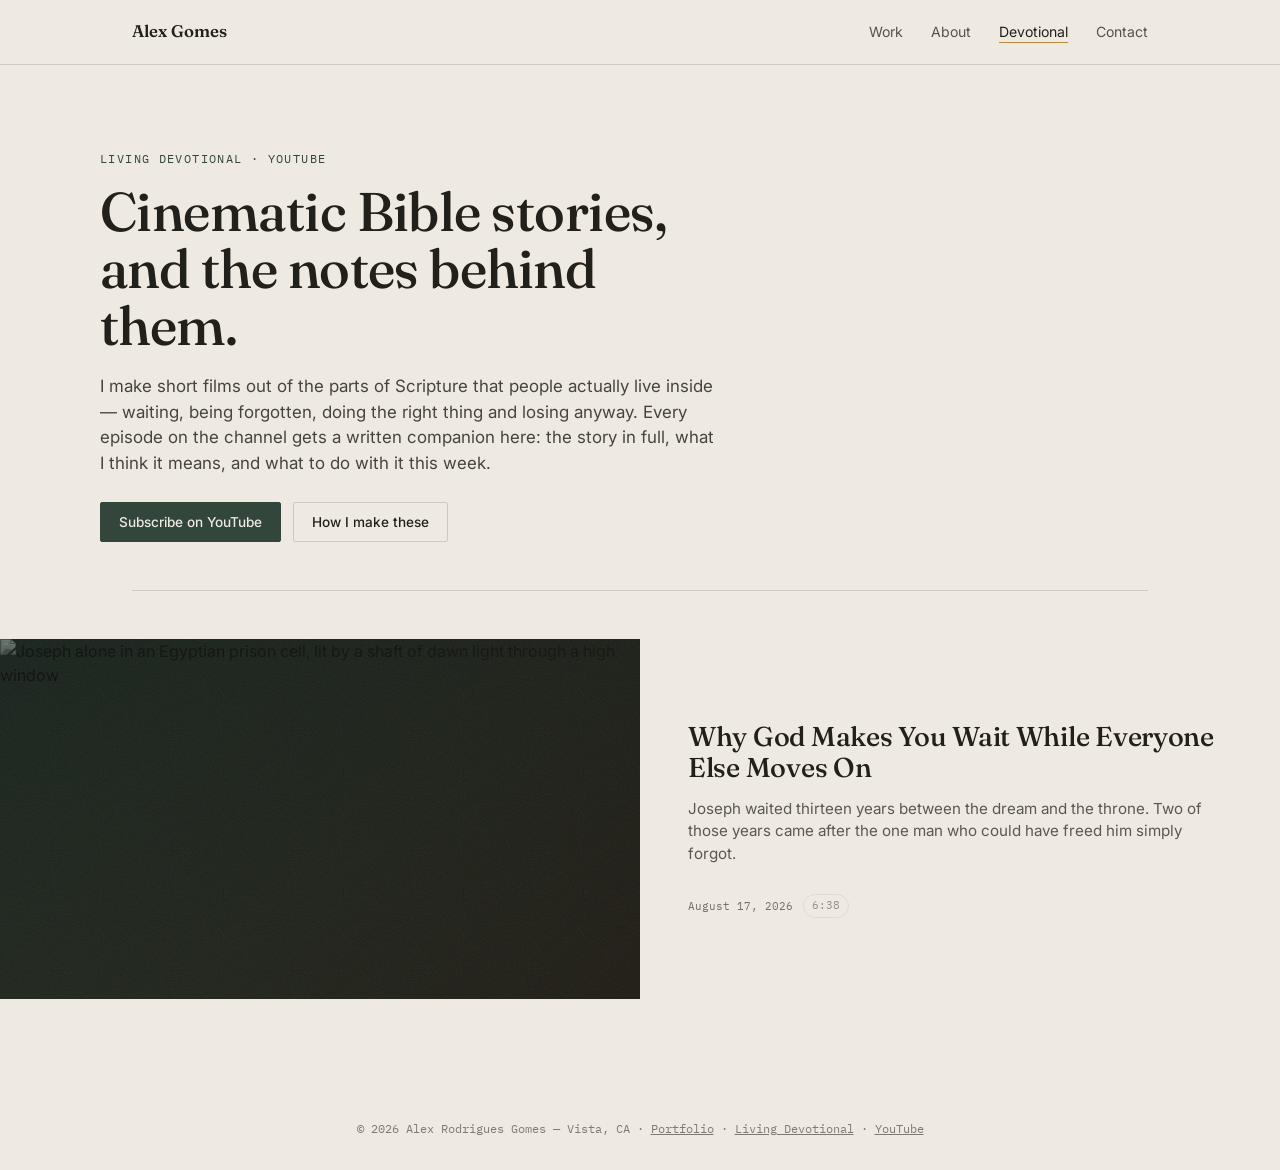
==== blog/index.html @ 40a4fe4c "Blog implementation" ====
<!DOCTYPE html>
<html lang="en">
<head>
<meta charset="UTF-8">
<meta name="viewport" content="width=device-width, initial-scale=1.0">
<title>Living Devotional — Cinematic Bible Stories | Alex Gomes</title>
<meta name="description" content="Cinematic Bible stories from the Living Devotional YouTube channel, with a written companion for every episode by producer Alex Rodrigues Gomes.">
<link rel="canonical" href="https://portfolio.agcreationmkt.cloud/blog/">
<meta name="author" content="Alex Rodrigues Gomes">
<meta name="robots" content="index, follow, max-image-preview:large, max-snippet:-1, max-video-preview:-1">
<meta property="og:type" content="website">
<meta property="og:site_name" content="Alex Rodrigues Gomes">
<meta property="og:title" content="Living Devotional — Cinematic Bible Stories | Alex Gomes">
<meta property="og:description" content="Cinematic Bible stories from the Living Devotional YouTube channel, with a written companion for every episode by producer Alex Rodrigues Gomes.">
<meta property="og:url" content="https://portfolio.agcreationmkt.cloud/blog/">
<meta property="og:image" content="https://i.ytimg.com/vi/_z0c1dm2EZU/maxresdefault.jpg">
<meta property="og:image:width" content="1280">
<meta property="og:image:height" content="720">
<meta name="twitter:card" content="summary_large_image">
<meta name="twitter:title" content="Living Devotional — Cinematic Bible Stories | Alex Gomes">
<meta name="twitter:description" content="Cinematic Bible stories from the Living Devotional YouTube channel, with a written companion for every episode by producer Alex Rodrigues Gomes.">
<meta name="twitter:image" content="https://i.ytimg.com/vi/_z0c1dm2EZU/maxresdefault.jpg">
<link rel="icon" href="data:image/svg+xml,<svg xmlns=%22http://www.w3.org/2000/svg%22 viewBox=%220 0 100 100%22><rect width=%22100%22 height=%22100%22 rx=%2214%22 fill=%22%2333463B%22/><text x=%2250%22 y=%2268%22 font-size=%2258%22 font-family=%22Georgia,serif%22 fill=%22%23EFEAE1%22 text-anchor=%22middle%22>A</text></svg>">
<link rel="preconnect" href="https://fonts.googleapis.com">
<link rel="preconnect" href="https://fonts.gstatic.com" crossorigin>
<link href="https://fonts.googleapis.com/css2?family=Fraunces:opsz,wght@9..144,400;9..144,500;9..144,600&family=Inter:wght@400;500;600&family=IBM+Plex+Mono:wght@400;500&display=swap" rel="stylesheet">
<link rel="stylesheet" href="/blog/assets/blog.css">
<script type="application/ld+json">
{
  "@context": "https://schema.org",
  "@graph": [
    {
      "@type": "Person",
      "@id": "https://portfolio.agcreationmkt.cloud/#alex",
      "name": "Alex Rodrigues Gomes",
      "url": "https://portfolio.agcreationmkt.cloud/",
      "jobTitle": "Creative Director & Media Producer",
      "sameAs": [
        "https://www.agcreationmkt.com",
        "https://www.linkedin.com/in/alexrodriguesgomes",
        "https://www.youtube.com/@living-devotional"
      ]
    },
    {
      "@type": "Blog",
      "@id": "https://portfolio.agcreationmkt.cloud/blog/#blog",
      "name": "Living Devotional",
      "description": "Cinematic Bible stories from the Living Devotional YouTube channel, with a written companion for every episode by producer Alex Rodrigues Gomes.",
      "url": "https://portfolio.agcreationmkt.cloud/blog/",
      "author": {
        "@id": "https://portfolio.agcreationmkt.cloud/#alex"
      },
      "inLanguage": "en-US",
      "blogPost": [
        {
          "@type": "BlogPosting",
          "headline": "Why God Makes You Wait While Everyone Else Moves On",
          "url": "https://portfolio.agcreationmkt.cloud/blog/why-god-makes-you-wait/",
          "datePublished": "2026-08-17",
          "image": "https://i.ytimg.com/vi/_z0c1dm2EZU/maxresdefault.jpg"
        }
      ]
    },
    {
      "@type": "BreadcrumbList",
      "itemListElement": [
        {
          "@type": "ListItem",
          "position": 1,
          "name": "Home",
          "item": "https://portfolio.agcreationmkt.cloud/"
        },
        {
          "@type": "ListItem",
          "position": 2,
          "name": "Blog",
          "item": "https://portfolio.agcreationmkt.cloud/blog/"
        }
      ]
    }
  ]
}
</script>
</head>
<body>

<nav>
  <div class="wrap">
    <a class="nav-name" href="/">Alex Gomes</a>
    <div class="nav-links">
      <a href="/#work" class="hide-sm">Work</a>
      <a href="/#about" class="hide-sm">About</a>
      <a href="/blog/" class="current">Devotional</a>
      <a href="/#contact">Contact</a>
    </div>
  </div>
</nav>


<div class="wrap hub-head">
  <span class="eyebrow">Living Devotional &middot; YouTube</span>
  <h1>Cinematic Bible stories, and the notes behind them.</h1>
  <p>I make short films out of the parts of Scripture that people actually live inside &mdash; waiting, being forgotten, doing the right thing and losing anyway. Every episode on the channel gets a written companion here: the story in full, what I think it means, and what to do with it this week.</p>
  <div class="hub-actions">
    <a class="btn" href="https://www.youtube.com/@living-devotional?sub_confirmation=1" target="_blank" rel="noopener">Subscribe on YouTube</a>
    <a class="btn btn-outline" href="/blog/how-i-make-these/">How I make these</a>
  </div>
</div>

<div class="wrap"><div class="rule"></div></div>

<section style="padding:48px 0 88px;">
  <div class="post-grid" data-count="1">
    <a class="post-card" href="/blog/why-god-makes-you-wait/">
      <span class="thumb">
        <img src="https://i.ytimg.com/vi/_z0c1dm2EZU/maxresdefault.jpg" loading="lazy" width="1280" height="720" alt="Joseph alone in an Egyptian prison cell, lit by a shaft of dawn light through a high window"
             onerror="this.onerror=null;this.src='https://i.ytimg.com/vi/_z0c1dm2EZU/hqdefault.jpg';">
      </span>
      <span class="post-body">
        <h3>Why God Makes You Wait While Everyone Else Moves On</h3>
        <p>Joseph waited thirteen years between the dream and the throne. Two of those years came after the one man who could have freed him simply forgot.</p>
        <span class="post-meta"><time datetime="2026-08-17">August 17, 2026</time><span class="tag">6:38</span></span>
      </span>
    </a>
  </div>
</section>


<footer>
  <div class="wrap">
    &copy; 2026 Alex Rodrigues Gomes &mdash; Vista, CA &middot;
    <a href="/">Portfolio</a> &middot;
    <a href="/blog/">Living Devotional</a> &middot;
    <a href="https://www.youtube.com/@living-devotional" target="_blank" rel="noopener">YouTube</a>
  </div>
</footer>

<script>
/* Video facade: swap the treated thumbnail for the real iframe on click.
   Keeps ~700KB of YouTube player off the initial load. */
document.querySelectorAll('.facade').forEach(function(el){
  el.addEventListener('click', function(){
    var id = el.dataset.yt;
    var f = document.createElement('iframe');
    f.src = 'https://www.youtube-nocookie.com/embed/' + id +
            '?autoplay=1&rel=0&modestbranding=1';
    f.allow = 'accelerometer; autoplay; clipboard-write; encrypted-media; ' +
              'gyroscope; picture-in-picture; web-share';
    f.allowFullscreen = true;
    f.title = el.getAttribute('aria-label') || 'Video player';
    el.innerHTML = '';
    el.appendChild(f);
  }, { once: true });
});
</script>

</body>
</html>
---- blog/assets/blog.css ----
/* ==========================================================================
   Living Devotional blog — shared styles
   Palette, type scale, nav, buttons and footer are copied verbatim from
   index.html so the blog is visually indistinguishable from the homepage.
   Edit here; the generator does not touch this file.
   ========================================================================== */

:root{
  --paper:#EFEAE1;
  --paper-dim:#E4DECF;
  --ink:#22201B;
  --sanctuary:#33463B;
  --sanctuary-dark:#232F29;
  --gold:#B98A3E;
  --red:#7A3230;
  --line: rgba(34,32,27,0.16);
}
*{box-sizing:border-box; margin:0; padding:0;}
html{scroll-behavior:smooth;}
body{
  background:var(--paper);
  color:var(--ink);
  font-family:'Inter', sans-serif;
  line-height:1.5;
}
h1,h2,h3{
  font-family:'Fraunces', serif;
  font-weight:500;
  line-height:1.05;
  letter-spacing:-0.01em;
}
a{color:inherit;}
.wrap{max-width:1080px; margin:0 auto; padding:0 32px;}
.eyebrow{
  font-family:'IBM Plex Mono', monospace;
  font-size:0.72rem;
  letter-spacing:0.12em;
  text-transform:uppercase;
  color:var(--sanctuary);
}
.rule{height:1px; background:var(--line); width:100%;}

/* NAV — identical to index.html */
nav{
  position:sticky; top:0; z-index:50;
  background:rgba(239,234,225,0.92);
  backdrop-filter:blur(6px);
  border-bottom:1px solid var(--line);
}
nav .wrap{display:flex; align-items:center; justify-content:space-between; height:64px;}
.nav-name{font-family:'Fraunces', serif; font-weight:600; font-size:1.05rem; text-decoration:none;}
.nav-links{display:flex; gap:28px; align-items:center; font-size:0.88rem;}
.nav-links a{text-decoration:none; opacity:0.75; transition:opacity .2s;}
.nav-links a:hover{opacity:1;}
.nav-links a.current{opacity:1; border-bottom:1px solid var(--gold);}
.btn{
  display:inline-flex; align-items:center; gap:8px;
  padding:9px 18px; border-radius:2px;
  background:var(--sanctuary); color:var(--paper);
  text-decoration:none; font-size:0.85rem; font-weight:500;
  border:1px solid var(--sanctuary);
  transition:background .2s, color .2s;
}
.btn:hover{background:var(--sanctuary-dark);}
.btn-outline{background:transparent; color:var(--ink); border:1px solid var(--line);}
.btn-outline:hover{border-color:var(--ink); background:transparent;}
.tag{
  font-family:'IBM Plex Mono', monospace; font-size:0.66rem;
  padding:3px 8px; border:1px solid var(--line); border-radius:20px;
  opacity:0.75;
}
footer{padding:32px 0; text-align:center; font-size:0.78rem; opacity:0.55; font-family:'IBM Plex Mono', monospace;}
footer a{color:inherit;}

/* --------------------------------------------------------------------------
   THUMBNAIL TREATMENT
   YouTube stills arrive in arbitrary colour. Grayscale + a sanctuary/gold
   multiply gradient + grain forces every thumbnail into the site palette,
   so the grid reads as one system no matter what the source art looks like.
   -------------------------------------------------------------------------- */
.thumb{
  position:relative; overflow:hidden;
  background:linear-gradient(135deg,#33463B,#22201B);
  aspect-ratio:16/9;
}
.thumb img{
  display:block; width:100%; height:100%; object-fit:cover;
  filter:grayscale(1) contrast(1.05) brightness(0.95);
  transition:filter .45s ease, transform .45s ease;
}
.thumb::after{
  content:""; position:absolute; inset:0; pointer-events:none;
  background:linear-gradient(150deg, rgba(51,70,59,0.72), rgba(185,138,62,0.42));
  mix-blend-mode:multiply;
}
/* film grain, echoing the cinematic feel of the hero contact sheet */
.thumb::before{
  content:""; position:absolute; inset:0; z-index:2; pointer-events:none;
  opacity:0.18;
  background-image:url("data:image/svg+xml,%3Csvg xmlns='http://www.w3.org/2000/svg' width='120' height='120'%3E%3Cfilter id='n'%3E%3CfeTurbulence type='fractalNoise' baseFrequency='0.85' numOctaves='3'/%3E%3C/filter%3E%3Crect width='120' height='120' filter='url(%23n)' opacity='0.5'/%3E%3C/svg%3E");
}
a:hover .thumb img{filter:grayscale(0.25) contrast(1.02) brightness(1); transform:scale(1.03);}

/* --------------------------------------------------------------------------
   POST GRID (blog hub + homepage section reuse these class names)
   -------------------------------------------------------------------------- */
.post-grid{display:grid; grid-template-columns:repeat(3,1fr); gap:2px; background:var(--line);}
/* Collapse columns to match the post count — an empty grid cell would otherwise
   show the container's hairline background as a solid block. */
.post-grid[data-count="1"]{grid-template-columns:1fr;}
.post-grid[data-count="2"]{grid-template-columns:repeat(2,1fr);}
/* A lone post becomes a horizontal featured row — thumbnail left, text right.
   Full width in a single column would blow the still up to billboard size. */
.post-grid[data-count="1"] .post-card{
  display:grid; grid-template-columns:1fr 1fr; padding:0; align-items:stretch;
}
.post-grid[data-count="1"] .post-card .thumb{margin-bottom:0; height:100%;}
.post-grid[data-count="1"] .post-body{padding:44px 48px; justify-content:center; gap:14px;}
.post-grid[data-count="1"] .post-card h3{font-size:1.7rem;}
.post-grid[data-count="1"] .post-card p{font-size:0.95rem;}
.post-grid[data-count="1"] .post-meta{margin-top:6px;}
.post-card{
  background:var(--paper); padding:0 0 26px;
  display:flex; flex-direction:column;
  text-decoration:none;
}
.post-card .thumb{margin-bottom:18px;}
.post-card .post-body{padding:0 26px; display:flex; flex-direction:column; gap:10px; flex:1;}
.post-card h3{font-size:1.15rem; line-height:1.15;}
.post-card p{font-size:0.85rem; opacity:0.72;}
.post-meta{
  font-family:'IBM Plex Mono', monospace; font-size:0.68rem;
  opacity:0.6; display:flex; gap:10px; align-items:center; margin-top:auto; padding-top:8px;
}

/* --------------------------------------------------------------------------
   ARTICLE
   -------------------------------------------------------------------------- */
.post-head{padding:64px 0 0;}
.breadcrumb{font-family:'IBM Plex Mono', monospace; font-size:0.7rem; opacity:0.6; margin-bottom:20px;}
.breadcrumb a{text-decoration:none;}
.breadcrumb a:hover{opacity:1; color:var(--sanctuary);}
.post-head h1{font-size:clamp(2rem, 4.4vw, 3.3rem); margin:14px 0 20px; max-width:20ch;}
.post-byline{
  font-family:'IBM Plex Mono', monospace; font-size:0.74rem;
  opacity:0.65; display:flex; flex-wrap:wrap; gap:14px; align-items:center;
  padding-bottom:36px; border-bottom:1px solid var(--line);
}

article{max-width:680px; margin:0 auto; padding:0 32px;}
article h2{
  font-size:1.62rem; margin:52px 0 16px; line-height:1.12;
}
article h3{font-size:1.12rem; margin:32px 0 10px;}
article p{margin-bottom:18px; font-size:1.03rem; line-height:1.72;}
article a{color:var(--sanctuary); text-decoration:underline; text-underline-offset:3px;}
article strong{font-weight:600;}
article em{font-style:italic;}
article ol, article ul{margin:0 0 18px 1.15rem;}
article li{margin-bottom:12px; font-size:1.03rem; line-height:1.7;}
article ol li::marker{font-family:'Fraunces', serif; color:var(--gold);}

/* Answer-first summary box — the featured-snippet / AI-citation target */
.quick-answer{
  background:var(--paper-dim);
  border-left:2px solid var(--gold);
  padding:22px 24px; margin:32px 0 40px;
}
.quick-answer .eyebrow{display:block; margin-bottom:8px;}
.quick-answer p{margin:0; font-size:1.05rem; line-height:1.65;}

/* Pull quote */
.pull{
  border-left:2px solid var(--gold); padding-left:20px; margin:34px 0;
  font-family:'Fraunces', serif; font-size:1.28rem; line-height:1.35; font-style:italic;
  color:var(--sanctuary);
}

/* Scripture reference block */
.scripture{
  border:1px solid var(--line); padding:24px; margin:40px 0;
  background:rgba(255,255,255,0.35);
}
.scripture ul{list-style:none; margin:12px 0 0; padding:0;
  display:flex; flex-wrap:wrap; gap:8px;}
.scripture cite{
  font-style:normal; font-family:'IBM Plex Mono', monospace; font-size:0.74rem;
  padding:5px 11px; border:1px solid var(--line); border-radius:20px; display:inline-block;
}

/* FAQ */
.faq{margin:40px 0;}
.faq details{border-bottom:1px solid var(--line); padding:16px 0;}
.faq summary{
  cursor:pointer; font-family:'Fraunces', serif; font-size:1.05rem;
  list-style:none; display:flex; justify-content:space-between; gap:16px; align-items:flex-start;
}
.faq summary::-webkit-details-marker{display:none;}
.faq summary::after{content:"+"; color:var(--gold); font-size:1.3rem; line-height:1; flex:0 0 auto;}
.faq details[open] summary::after{content:"–";}
.faq details p{margin:14px 0 2px; font-size:0.97rem; opacity:0.85;}

/* --------------------------------------------------------------------------
   VIDEO FACADE
   A raw YouTube iframe costs ~700KB and wrecks LCP. We paint the treated
   thumbnail and only swap in the real iframe on click.
   -------------------------------------------------------------------------- */
.facade{
  position:relative; width:100%; aspect-ratio:16/9; margin:36px 0 8px;
  border:0; padding:0; cursor:pointer; display:block; overflow:hidden;
  background:var(--sanctuary-dark);
}
.facade .thumb{position:absolute; inset:0; aspect-ratio:auto;}
.facade .play{
  position:absolute; inset:0; z-index:3;
  display:flex; align-items:center; justify-content:center; flex-direction:column; gap:14px;
}
.facade .play svg{
  width:66px; height:66px;
  filter:drop-shadow(0 2px 14px rgba(0,0,0,0.45));
  transition:transform .25s ease;
}
.facade:hover .play svg{transform:scale(1.08);}
.facade .play span{
  font-family:'IBM Plex Mono', monospace; font-size:0.7rem; letter-spacing:0.12em;
  text-transform:uppercase; color:var(--paper);
  background:rgba(0,0,0,0.4); padding:4px 10px;
}
.facade iframe{position:absolute; inset:0; width:100%; height:100%; border:0; z-index:4;}
.video-caption{
  font-family:'IBM Plex Mono', monospace; font-size:0.72rem; opacity:0.6;
  display:flex; justify-content:space-between; gap:12px; flex-wrap:wrap; margin-bottom:8px;
}
.video-caption a{color:inherit;}

/* --------------------------------------------------------------------------
   AI DISCLOSURE — signed note, appears on every post
   -------------------------------------------------------------------------- */
.ai-note{
  background:var(--sanctuary); color:var(--paper);
  padding:30px 32px; margin:56px 0 0;
}
.ai-note .eyebrow{color:rgba(239,234,225,0.75); display:block; margin-bottom:12px;}
.ai-note h3{font-size:1.2rem; margin-bottom:12px;}
.ai-note p{font-size:0.92rem; line-height:1.65; opacity:0.9; margin-bottom:12px;}
.ai-note a{color:var(--paper); text-decoration:underline; text-underline-offset:3px;}
.ai-note .sig{
  font-family:'Fraunces', serif; font-style:italic; font-size:1.02rem;
  opacity:1; margin-top:18px;
}

/* Subscribe / next episode */
.cta-band{background:var(--paper-dim); padding:56px 0; margin-top:72px;}
.cta-band .inner{max-width:680px; margin:0 auto; padding:0 32px;}
.cta-band h2{font-size:1.7rem; margin-bottom:12px;}
.cta-band p{font-size:0.98rem; opacity:0.8; margin-bottom:22px; max-width:52ch;}
.cta-actions{display:flex; gap:12px; flex-wrap:wrap;}
.next-up{
  margin-top:34px; padding-top:26px; border-top:1px solid var(--line);
  font-size:0.92rem; opacity:0.8;
}
.next-up .eyebrow{display:block; margin-bottom:8px;}

/* Prev / next post navigation */
.post-nav{display:grid; grid-template-columns:1fr 1fr; gap:2px; background:var(--line); margin-top:2px;}
.post-nav a{
  background:var(--paper); padding:26px; text-decoration:none;
  display:flex; flex-direction:column; gap:6px;
}
.post-nav a:hover{background:var(--paper-dim);}
.post-nav .dir{font-family:'IBM Plex Mono', monospace; font-size:0.68rem; opacity:0.55; letter-spacing:0.1em; text-transform:uppercase;}
.post-nav h3{font-size:1rem;}
.post-nav .empty{background:var(--paper); opacity:0.4;}

/* Hub header */
.hub-head{padding:80px 0 48px;}
.hub-head h1{font-size:clamp(2.1rem, 4.6vw, 3.4rem); margin:14px 0 20px; max-width:18ch;}
.hub-head p{font-size:1.06rem; max-width:56ch; opacity:0.82;}
.hub-actions{display:flex; gap:12px; margin-top:26px; flex-wrap:wrap;}

/* Method page */
.method-step{border-left:2px solid var(--gold); padding-left:20px; margin-bottom:30px;}
.method-step h3{font-size:1.05rem; margin-bottom:6px;}
.method-step p{font-size:0.95rem; opacity:0.8; margin:0;}

@media (max-width:900px){
  .post-grid, .post-grid[data-count="2"]{grid-template-columns:repeat(2,1fr);}
  .post-grid[data-count="1"]{grid-template-columns:1fr;}
}
@media (max-width:760px){
  .post-grid,
  .post-grid[data-count="1"],
  .post-grid[data-count="2"]{grid-template-columns:1fr;}
  /* featured row stacks back into a normal card */
  .post-grid[data-count="1"] .post-card{grid-template-columns:1fr; padding-bottom:26px;}
  .post-grid[data-count="1"] .post-card .thumb{margin-bottom:18px; height:auto;}
  .post-grid[data-count="1"] .post-body{padding:0 26px;}
  .post-grid[data-count="1"] .post-card h3{font-size:1.15rem;}
  .post-nav{grid-template-columns:1fr;}
  .nav-links{gap:18px; font-size:0.82rem;}
  .nav-links a.hide-sm{display:none;}
  article h2{font-size:1.4rem;}
  .post-head{padding-top:40px;}
}
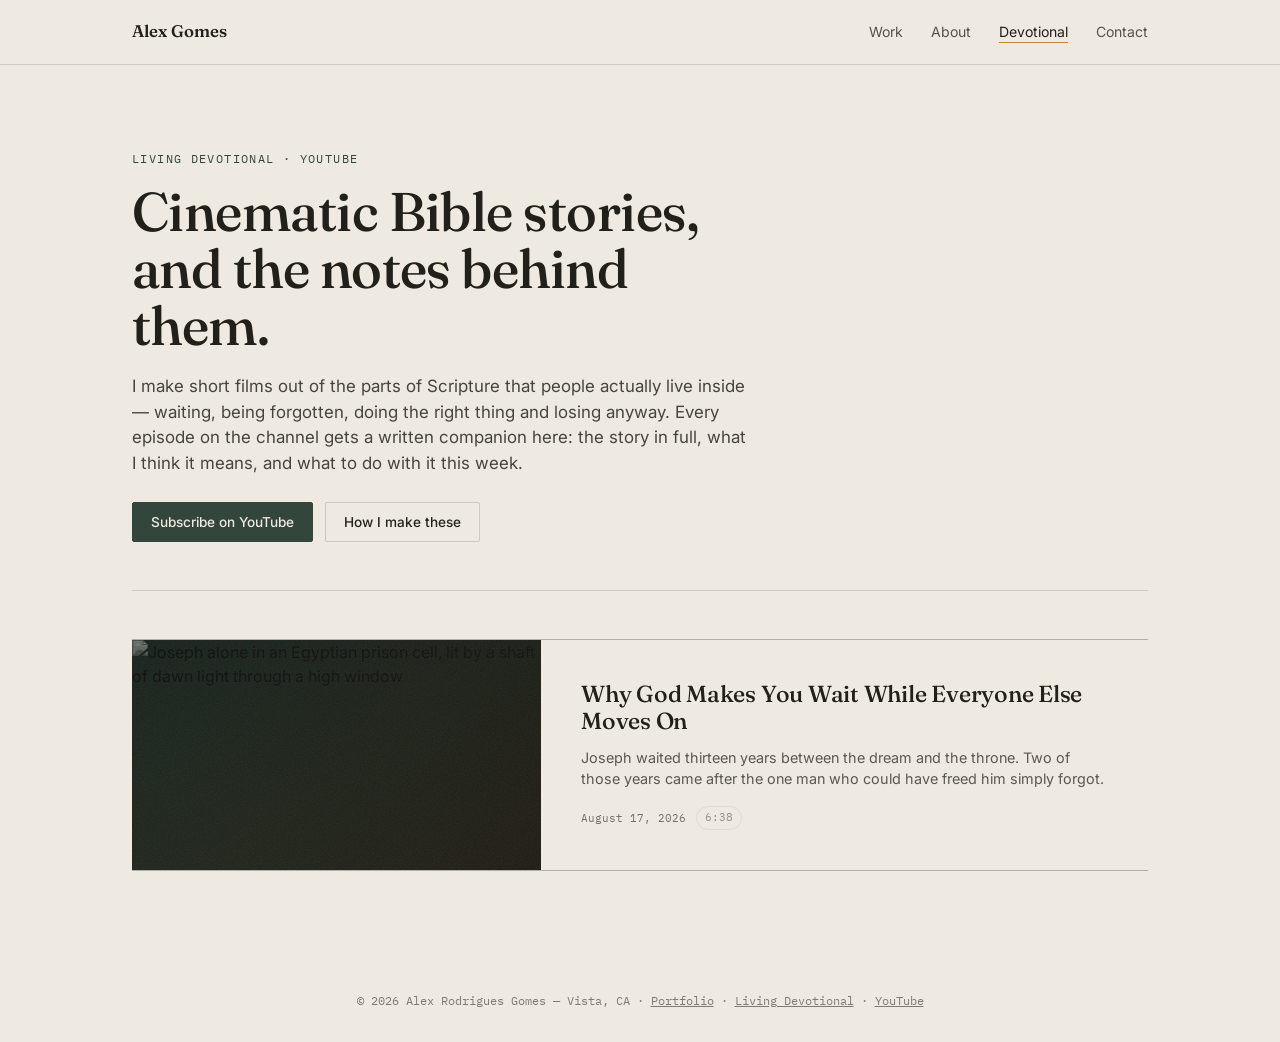
==== commit f7694e21: "corercao de blog cards" ====
--- a/blog/index.html
+++ b/blog/index.html
@@ -110,18 +110,20 @@
 <div class="wrap"><div class="rule"></div></div>
 
 <section style="padding:48px 0 88px;">
-  <div class="post-grid" data-count="1">
-    <a class="post-card" href="/blog/why-god-makes-you-wait/">
-      <span class="thumb">
-        <img src="https://i.ytimg.com/vi/_z0c1dm2EZU/maxresdefault.jpg" loading="lazy" width="1280" height="720" alt="Joseph alone in an Egyptian prison cell, lit by a shaft of dawn light through a high window"
-             onerror="this.onerror=null;this.src='https://i.ytimg.com/vi/_z0c1dm2EZU/hqdefault.jpg';">
-      </span>
-      <span class="post-body">
-        <h3>Why God Makes You Wait While Everyone Else Moves On</h3>
-        <p>Joseph waited thirteen years between the dream and the throne. Two of those years came after the one man who could have freed him simply forgot.</p>
-        <span class="post-meta"><time datetime="2026-08-17">August 17, 2026</time><span class="tag">6:38</span></span>
-      </span>
-    </a>
+  <div class="wrap">
+    <div class="post-grid">
+      <a class="post-card" href="/blog/why-god-makes-you-wait/">
+        <span class="thumb">
+          <img src="https://i.ytimg.com/vi/_z0c1dm2EZU/maxresdefault.jpg" loading="lazy" width="1280" height="720" alt="Joseph alone in an Egyptian prison cell, lit by a shaft of dawn light through a high window"
+               onerror="this.onerror=null;this.src='https://i.ytimg.com/vi/_z0c1dm2EZU/hqdefault.jpg';">
+        </span>
+        <span class="post-body">
+          <h3>Why God Makes You Wait While Everyone Else Moves On</h3>
+          <p>Joseph waited thirteen years between the dream and the throne. Two of those years came after the one man who could have freed him simply forgot.</p>
+          <span class="post-meta"><time datetime="2026-08-17">August 17, 2026</time><span class="tag">6:38</span></span>
+        </span>
+      </a>
+    </div>
   </div>
 </section>
 
--- a/blog/assets/blog.css
+++ b/blog/assets/blog.css
@@ -102,41 +102,47 @@
 a:hover .thumb img{filter:grayscale(0.25) contrast(1.02) brightness(1); transform:scale(1.03);}
 
 /* --------------------------------------------------------------------------
-   POST GRID (blog hub + homepage section reuse these class names)
-   -------------------------------------------------------------------------- */
-.post-grid{display:grid; grid-template-columns:repeat(3,1fr); gap:2px; background:var(--line);}
-/* Collapse columns to match the post count — an empty grid cell would otherwise
-   show the container's hairline background as a solid block. */
-.post-grid[data-count="1"]{grid-template-columns:1fr;}
-.post-grid[data-count="2"]{grid-template-columns:repeat(2,1fr);}
-/* A lone post becomes a horizontal featured row — thumbnail left, text right.
-   Full width in a single column would blow the still up to billboard size. */
-.post-grid[data-count="1"] .post-card{
-  display:grid; grid-template-columns:1fr 1fr; padding:0; align-items:stretch;
-}
-.post-grid[data-count="1"] .post-card .thumb{margin-bottom:0; height:100%;}
-.post-grid[data-count="1"] .post-body{padding:44px 48px; justify-content:center; gap:14px;}
-.post-grid[data-count="1"] .post-card h3{font-size:1.7rem;}
-.post-grid[data-count="1"] .post-card p{font-size:0.95rem;}
-.post-grid[data-count="1"] .post-meta{margin-top:6px;}
+   POST LIST (blog hub + homepage section reuse these class names)
+
+   One fixed-height row per post. The height is fixed rather than derived from
+   aspect-ratio, because aspect-ratio ties thumbnail height to viewport width —
+   on a wide monitor that inflated the still into a full-page banner.
+   409x230 is exactly 16:9, so the thumbnail still shows complete and uncropped.
+   -------------------------------------------------------------------------- */
+.post-grid{
+  display:grid; grid-template-columns:1fr; gap:2px;
+  background:var(--line);
+  border-top:1px solid var(--line);
+  border-bottom:1px solid var(--line);
+}
 .post-card{
-  background:var(--paper); padding:0 0 26px;
-  display:flex; flex-direction:column;
+  display:grid; grid-template-columns:409px 1fr;
+  height:230px; padding:0;
+  background:var(--paper);
   text-decoration:none;
 }
-.post-card .thumb{margin-bottom:18px;}
-.post-card .post-body{padding:0 26px; display:flex; flex-direction:column; gap:10px; flex:1;}
-.post-card h3{font-size:1.15rem; line-height:1.15;}
-.post-card p{font-size:0.85rem; opacity:0.72;}
+.post-card .thumb{aspect-ratio:auto; height:100%; margin-bottom:0;}
+.post-card .post-body{
+  padding:0 40px; display:flex; flex-direction:column;
+  justify-content:center; gap:12px; overflow:hidden;
+}
+.post-card h3{font-size:1.45rem; line-height:1.15;}
+/* clamp + overflow:hidden above guarantee long copy can't break the fixed height */
+.post-card p{
+  font-size:0.9rem; opacity:0.72;
+  display:-webkit-box; -webkit-line-clamp:3; -webkit-box-orient:vertical; overflow:hidden;
+}
 .post-meta{
   font-family:'IBM Plex Mono', monospace; font-size:0.68rem;
-  opacity:0.6; display:flex; gap:10px; align-items:center; margin-top:auto; padding-top:8px;
+  opacity:0.6; display:flex; gap:10px; align-items:center; margin-top:4px;
 }
 
 /* --------------------------------------------------------------------------
    ARTICLE
    -------------------------------------------------------------------------- */
-.post-head{padding:64px 0 0;}
+/* keep .wrap's 32px horizontal padding — zeroing it would misalign the blog
+   headings against every section on index.html */
+.post-head{padding:64px 32px 0;}
 .breadcrumb{font-family:'IBM Plex Mono', monospace; font-size:0.7rem; opacity:0.6; margin-bottom:20px;}
 .breadcrumb a{text-decoration:none;}
 .breadcrumb a:hover{opacity:1; color:var(--sanctuary);}
@@ -273,7 +279,7 @@
 .post-nav .empty{background:var(--paper); opacity:0.4;}
 
 /* Hub header */
-.hub-head{padding:80px 0 48px;}
+.hub-head{padding:80px 32px 48px;}
 .hub-head h1{font-size:clamp(2.1rem, 4.6vw, 3.4rem); margin:14px 0 20px; max-width:18ch;}
 .hub-head p{font-size:1.06rem; max-width:56ch; opacity:0.82;}
 .hub-actions{display:flex; gap:12px; margin-top:26px; flex-wrap:wrap;}
@@ -284,18 +290,15 @@
 .method-step p{font-size:0.95rem; opacity:0.8; margin:0;}
 
 @media (max-width:900px){
-  .post-grid, .post-grid[data-count="2"]{grid-template-columns:repeat(2,1fr);}
-  .post-grid[data-count="1"]{grid-template-columns:1fr;}
+  .post-card .post-body{padding:0 26px;}
+  .post-card h3{font-size:1.25rem;}
 }
 @media (max-width:760px){
-  .post-grid,
-  .post-grid[data-count="1"],
-  .post-grid[data-count="2"]{grid-template-columns:1fr;}
-  /* featured row stacks back into a normal card */
-  .post-grid[data-count="1"] .post-card{grid-template-columns:1fr; padding-bottom:26px;}
-  .post-grid[data-count="1"] .post-card .thumb{margin-bottom:18px; height:auto;}
-  .post-grid[data-count="1"] .post-body{padding:0 26px;}
-  .post-grid[data-count="1"] .post-card h3{font-size:1.15rem;}
+  /* stack, and restore the 16:9 ratio so the whole thumbnail is visible */
+  .post-card{grid-template-columns:1fr; height:auto; padding-bottom:26px;}
+  .post-card .thumb{aspect-ratio:16/9; height:auto; margin-bottom:18px;}
+  .post-card .post-body{padding:0 26px; justify-content:flex-start;}
+  .post-card h3{font-size:1.15rem;}
   .post-nav{grid-template-columns:1fr;}
   .nav-links{gap:18px; font-size:0.82rem;}
   .nav-links a.hide-sm{display:none;}
